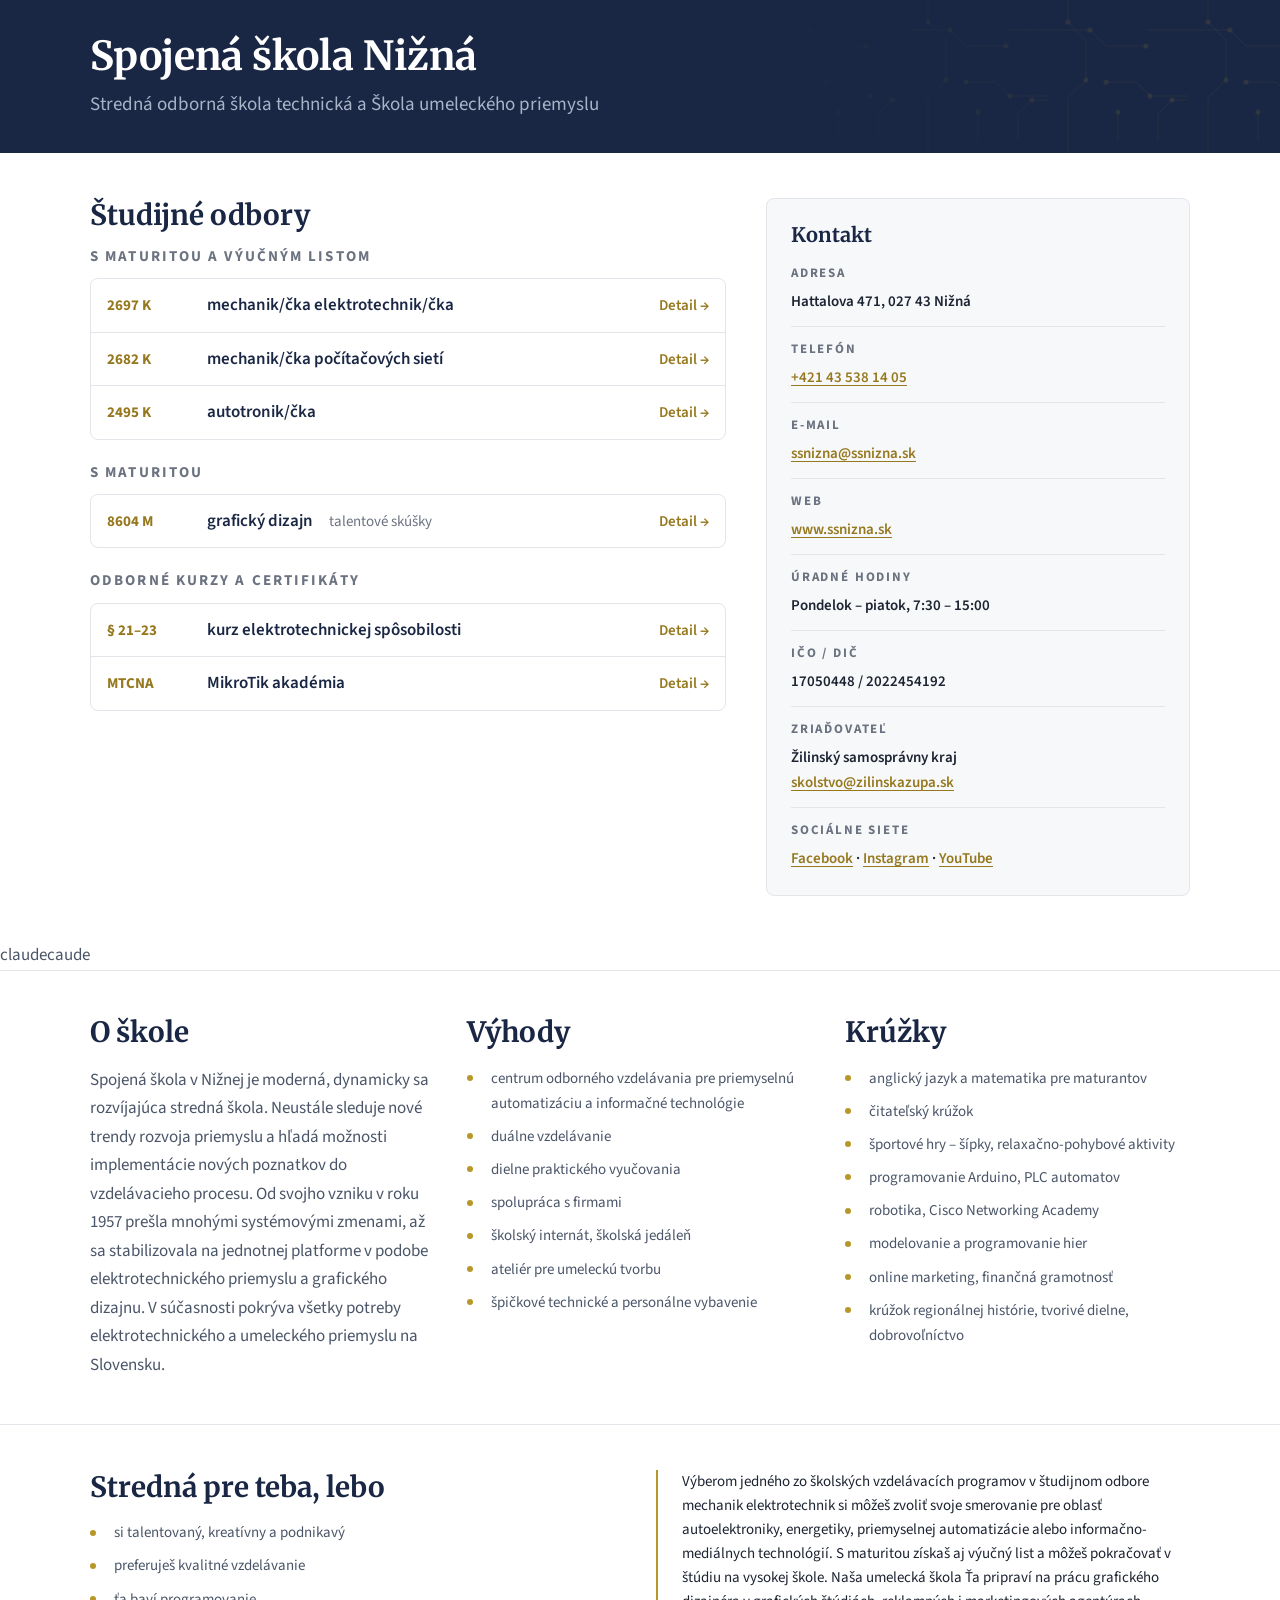
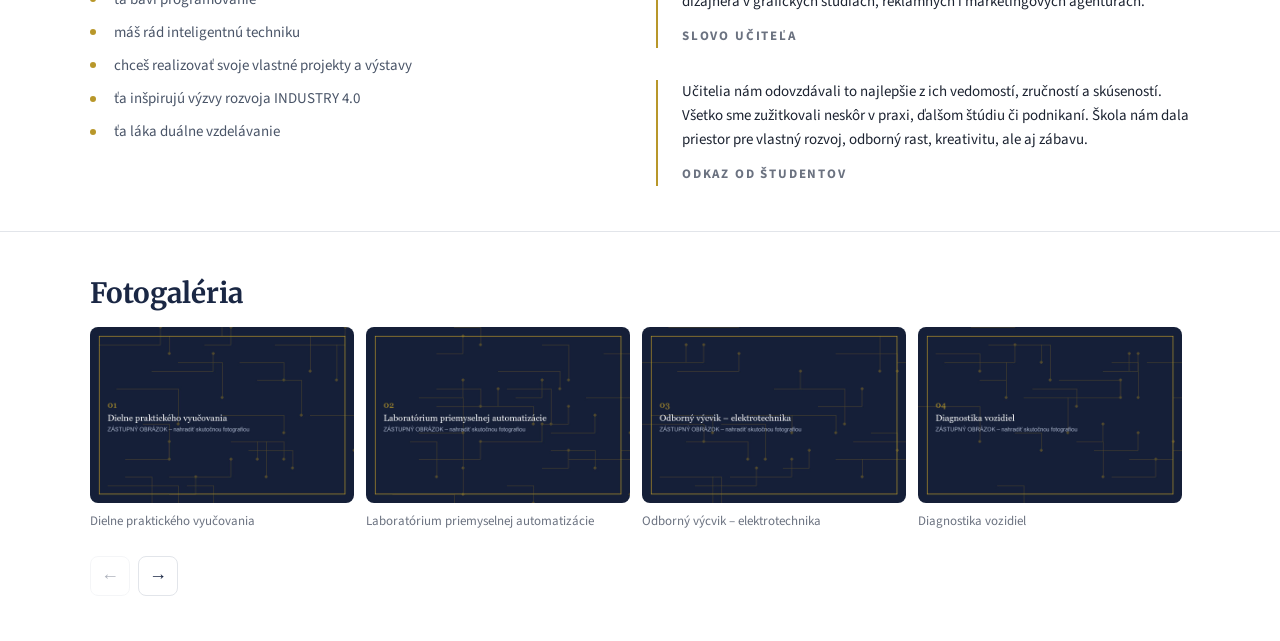
==== stredne-skoly/index.html @ cadee174 "prvy komit" ====
<!DOCTYPE html>
<html lang="sk">
<head>
    <meta charset="utf-8">
    <meta name="viewport" content="width=device-width, initial-scale=1">
    <title>Spojená škola, Nižná – profil školy | ssnizna.sk</title>
    <meta name="description"
          content="Profil Spojenej školy, Nižná: aktuálne študijné odbory, kompletné kontakty na vedenie a oddelenia, výhody, krúžky a fotogaléria.">
    <link rel="canonical" href="https://ssnizna.sk/stredne-skoly/">

    <link rel="preconnect" href="https://fonts.googleapis.com">
    <link rel="preconnect" href="https://fonts.gstatic.com" crossorigin>
    <link rel="stylesheet"
          href="https://fonts.googleapis.com/css2?family=Merriweather:wght@400;700&family=Source+Sans+3:wght@400;600;700&display=swap">

    <link rel="stylesheet" href="../css/variables.css">
    <link rel="stylesheet" href="../css/style.css">

    <script src="../js/main.js" defer></script>
</head>
<body>

<!-- ======================================================================
     Hlavička a pätička webu sa preberajú z existujúcej šablóny.
     Do šablóny sa vkladá obsah od <main> po </main>.
     ====================================================================== -->

<main>

    <!-- ===== Identita školy ============================================= -->
    <section class="profile">
        <div class="container">
            <h1>Spojená škola Nižná</h1>
            <p class="profile__units">
                Stredná odborná škola technická a Škola umeleckého priemyslu
            </p>

        </div>
    </section>

    <!-- ===== Odbory + kontakt (to najdôležitejšie hneď hore) ============ -->
    <section class="section">
        <div class="container key-grid">

            <div>
                <h2>Študijné odbory</h2>
                <div class="odbory">
                    <div class="odbory__group">
                        <h3>S maturitou a výučným listom</h3>
                        <ul class="odbory__list">
                            <li class="odbor">
                                <span class="odbor__code">2697 K</span>
                                <span class="odbor__name">mechanik/čka elektrotechnik/čka</span>
                                <a class="odbor__link" href="/mechanik-elektrotechnik-cka/">Detail →</a>
                            </li>
                            <li class="odbor">
                                <span class="odbor__code">2682 K</span>
                                <span class="odbor__name">mechanik/čka počítačových sietí</span>
                                <a class="odbor__link" href="/mechanik-pocitacovych-sieti/">Detail →</a>
                            </li>
                            <li class="odbor">
                                <span class="odbor__code">2495 K</span>
                                <span class="odbor__name">autotronik/čka</span>
                                <a class="odbor__link" href="/autotronik/">Detail →</a>
                            </li>
                        </ul>
                    </div>

                    <div class="odbory__group">
                        <h3>S maturitou</h3>
                        <ul class="odbory__list">
                            <li class="odbor">
                                <span class="odbor__code">8604 M</span>
                                <span class="odbor__name">grafický dizajn</span>
                                <span class="odbor__note">talentové skúšky</span>
                                <a class="odbor__link" href="/3d-dizajn/">Detail →</a>
                            </li>
                        </ul>
                    </div>

                    <div class="odbory__group">
                        <h3>Odborné kurzy a certifikáty</h3>
                        <ul class="odbory__list">
                            <li class="odbor">
                                <span class="odbor__code">§ 21–23</span>
                                <span class="odbor__name">kurz elektrotechnickej spôsobilosti</span>
                                <a class="odbor__link" href="/kurz-elektrotechnickej-sposobilosti-2/">Detail →</a>
                            </li>
                            <li class="odbor">
                                <span class="odbor__code">MTCNA</span>
                                <span class="odbor__name">MikroTik akadémia</span>
                                <a class="odbor__link" href="/mikrotik-akademia/">Detail →</a>
                            </li>
                        </ul>
                    </div>
                </div>
            </div>

            <div class="infobox" id="kontakty">
                <h2>Kontakt</h2>
                <dl class="info-list">
                    <div>
                        <dt class="label">Adresa</dt>
                        <dd><address>Hattalova 471, 027 43 Nižná</address></dd>
                    </div>
                    <div>
                        <dt class="label">Telefón</dt>
                        <dd><a href="tel:+421435381405">+421 43 538 14 05</a></dd>
                    </div>
                    <div>
                        <dt class="label">E-mail</dt>
                        <dd><a href="mailto:ssnizna@ssnizna.sk">ssnizna@ssnizna.sk</a></dd>
                    </div>
                    <div>
                        <dt class="label">Web</dt>
                        <dd><a href="https://ssnizna.sk/">www.ssnizna.sk</a></dd>
                    </div>
                    <div>
                        <dt class="label">Úradné hodiny</dt>
                        <dd>Pondelok – piatok, 7:30 – 15:00</dd>
                    </div>
                    <div>
                        <dt class="label">IČO / DIČ</dt>
                        <dd>17050448 / 2022454192</dd>
                    </div>
                    <div>
                        <dt class="label">Zriaďovateľ</dt>
                        <dd>Žilinský samosprávny kraj<br>
                            <a href="mailto:skolstvo@zilinskazupa.sk">skolstvo@zilinskazupa.sk</a></dd>
                    </div>
                    <div>
                        <dt class="label">Sociálne siete</dt>
                        <dd>
                            <a href="https://www.facebook.com/ssnizna">Facebook</a> ·
                            <a href="https://www.instagram.com/ssnizna/">Instagram</a> ·
                            <a href="https://www.youtube.com/@ssnizna">YouTube</a>
                        </dd>
                    </div>
                </dl>
            </div>
        </div>
    </section>

claudecaude
    <!-- ===== O škole, výhody, krúžky ==================================== -->
    <section class="section section--divided">
        <div class="container cols cols--3">
            <div>
                <h2>O škole</h2>
                <p>
                    Spojená škola v Nižnej je moderná, dynamicky sa rozvíjajúca stredná škola.
                    Neustále sleduje nové trendy rozvoja priemyslu a hľadá možnosti implementácie
                    nových poznatkov do vzdelávacieho procesu. Od svojho vzniku v roku 1957 prešla
                    mnohými systémovými zmenami, až sa stabilizovala na jednotnej platforme v podobe
                    elektrotechnického priemyslu a grafického dizajnu. V súčasnosti pokrýva všetky
                    potreby elektrotechnického a umeleckého priemyslu na Slovensku.
                </p>
            </div>

            <div>
                <h2>Výhody</h2>
                <ul class="list-check">
                    <li>centrum odborného vzdelávania pre priemyselnú automatizáciu a informačné technológie</li>
                    <li>duálne vzdelávanie</li>
                    <li>dielne praktického vyučovania</li>
                    <li>spolupráca s firmami</li>
                    <li>školský internát, školská jedáleň</li>
                    <li>ateliér pre umeleckú tvorbu</li>
                    <li>špičkové technické a personálne vybavenie</li>
                </ul>
            </div>

            <div>
                <h2>Krúžky</h2>
                <ul class="list-check">
                    <li>anglický jazyk a matematika pre maturantov</li>
                    <li>čitateľský krúžok</li>
                    <li>športové hry – šípky, relaxačno-pohybové aktivity</li>
                    <li>programovanie Arduino, PLC automatov</li>
                    <li>robotika, Cisco Networking Academy</li>
                    <li>modelovanie a programovanie hier</li>
                    <li>online marketing, finančná gramotnosť</li>
                    <li>krúžok regionálnej histórie, tvorivé dielne, dobrovoľníctvo</li>
                </ul>
            </div>
        </div>
    </section>

    <!-- ===== Pre koho je škola + citáty ================================= -->
    <section class="section section--divided">
        <div class="container cols cols--2">
            <div>
                <h2>Stredná pre teba, lebo</h2>
                <ul class="list-check">
                    <li>si talentovaný, kreatívny a podnikavý</li>
                    <li>preferuješ kvalitné vzdelávanie</li>
                    <li>ťa baví programovanie</li>
                    <li>máš rád inteligentnú techniku</li>
                    <li>chceš realizovať svoje vlastné projekty a výstavy</li>
                    <li>ťa inšpirujú výzvy rozvoja INDUSTRY 4.0</li>
                    <li>ťa láka duálne vzdelávanie</li>
                </ul>
            </div>

            <div class="cols">
                <blockquote class="quote">
                    <p>
                        Výberom jedného zo školských vzdelávacích programov v študijnom odbore
                        mechanik elektrotechnik si môžeš zvoliť svoje smerovanie pre oblasť
                        autoelektroniky, energetiky, priemyselnej automatizácie alebo
                        informačno-mediálnych technológií. S maturitou získaš aj výučný list
                        a môžeš pokračovať v štúdiu na vysokej škole. Naša umelecká škola Ťa
                        pripraví na prácu grafického dizajnéra v grafických štúdiách, reklamných
                        i marketingových agentúrach.
                    </p>
                    <footer>Slovo učiteľa</footer>
                </blockquote>

                <blockquote class="quote">
                    <p>
                        Učitelia nám odovzdávali to najlepšie z ich vedomostí, zručností
                        a skúseností. Všetko sme zužitkovali neskôr v praxi, ďalšom štúdiu či
                        podnikaní. Škola nám dala priestor pre vlastný rozvoj, odborný rast,
                        kreativitu, ale aj zábavu.
                    </p>
                    <footer>Odkaz od študentov</footer>
                </blockquote>
            </div>
        </div>
    </section>

    <!-- ===== Fotogaléria ================================================ -->
    <section class="section section--divided">
        <div class="container">
            <h2>Fotogaléria</h2>

            <!-- Nahradiť skutočnými fotografiami, rovnaké názvy súborov v /images/galeria/. -->
            <div data-gallery>
                <div class="gallery__track" data-gallery-track tabindex="0"
                     role="region" aria-label="Fotogaléria školy">
                    <figure class="gallery__item">
                        <img src="../images/galeria/01.jpg" width="1200" height="800" loading="lazy"
                             alt="Dielne praktického vyučovania">
                        <figcaption>Dielne praktického vyučovania</figcaption>
                    </figure>
                    <figure class="gallery__item">
                        <img src="../images/galeria/02.jpg" width="1200" height="800" loading="lazy"
                             alt="Laboratórium priemyselnej automatizácie">
                        <figcaption>Laboratórium priemyselnej automatizácie</figcaption>
                    </figure>
                    <figure class="gallery__item">
                        <img src="../images/galeria/03.jpg" width="1200" height="800" loading="lazy"
                             alt="Odborný výcvik v elektrotechnike">
                        <figcaption>Odborný výcvik – elektrotechnika</figcaption>
                    </figure>
                    <figure class="gallery__item">
                        <img src="../images/galeria/04.jpg" width="1200" height="800" loading="lazy"
                             alt="Diagnostika vozidiel">
                        <figcaption>Diagnostika vozidiel</figcaption>
                    </figure>
                    <figure class="gallery__item">
                        <img src="../images/galeria/05.jpg" width="1200" height="800" loading="lazy"
                             alt="Učebňa počítačových sietí">
                        <figcaption>Učebňa počítačových sietí</figcaption>
                    </figure>
                    <figure class="gallery__item">
                        <img src="../images/galeria/06.jpg" width="1200" height="800" loading="lazy"
                             alt="Ateliér umeleckej tvorby">
                        <figcaption>Ateliér umeleckej tvorby</figcaption>
                    </figure>
                    <figure class="gallery__item">
                        <img src="../images/galeria/07.jpg" width="1200" height="800" loading="lazy"
                             alt="Robotické pracovisko">
                        <figcaption>Robotické pracovisko</figcaption>
                    </figure>
                    <figure class="gallery__item">
                        <img src="../images/galeria/08.jpg" width="1200" height="800" loading="lazy"
                             alt="Školský internát">
                        <figcaption>Školský internát</figcaption>
                    </figure>
                    <figure class="gallery__item">
                        <img src="../images/galeria/09.jpg" width="1200" height="800" loading="lazy"
                             alt="Školská jedáleň">
                        <figcaption>Školská jedáleň</figcaption>
                    </figure>
                    <figure class="gallery__item">
                        <img src="../images/galeria/10.jpg" width="1200" height="800" loading="lazy"
                             alt="Telocvičňa a lezecká stena">
                        <figcaption>Telocvičňa a lezecká stena</figcaption>
                    </figure>
                    <figure class="gallery__item">
                        <img src="../images/galeria/11.jpg" width="1200" height="800" loading="lazy"
                             alt="Súťaže a projekty žiakov">
                        <figcaption>Súťaže a projekty žiakov</figcaption>
                    </figure>
                </div>

                <div class="gallery__nav">
                    <button class="gallery__btn" type="button" data-gallery-prev>
                        <span aria-hidden="true">←</span>
                        <span class="visually-hidden">Predchádzajúce fotografie</span>
                    </button>
                    <button class="gallery__btn" type="button" data-gallery-next>
                        <span aria-hidden="true">→</span>
                        <span class="visually-hidden">Ďalšie fotografie</span>
                    </button>
                </div>
            </div>
        </div>
    </section>

</main>

</body>
</html>
---- css/variables.css ----
/* ==========================================================================
   Design tokens – Spojená škola Nižná
   Single source of truth for colours, type, spacing and elevation.
   Never hard-code these values in component rules.
   ========================================================================== */

:root {
    /* --- Brand ------------------------------------------------------------ */
    --color-navy: #1a2744;
    --color-navy-dark: #121c31;
    --color-navy-deep: #0c1322;
    --color-navy-mid: #2a3c60;
    --color-navy-soft: #3b5080;

    --color-gold: #b8972a;
    --color-gold-light: #d4b04a;
    --color-gold-dark: #96791f;
    --color-gold-wash: #f6f0dc;

    /* --- Neutrals --------------------------------------------------------- */
    --color-ink: #1c2331;
    --color-body: #4a5568;
    --color-muted: #6b7280;
    --color-line: #e2e5ea;
    --color-line-soft: #eef0f4;
    --color-surface: #ffffff;
    --color-bg: #f7f8fa;
    --color-bg-alt: #eef1f6;

    /* --- On-dark ---------------------------------------------------------- */
    --color-on-navy: #f3f5f9;
    --color-on-navy-muted: #a9b4c8;

    /* --- Typography ------------------------------------------------------- */
    --font-heading: "Merriweather", Georgia, "Times New Roman", serif;
    --font-body: "Source Sans 3", -apple-system, BlinkMacSystemFont, "Segoe UI", Roboto, sans-serif;

    --fs-xs: 0.8125rem;
    --fs-sm: 0.9375rem;
    --fs-base: 1.0625rem;
    --fs-md: 1.1875rem;
    --fs-lg: clamp(1.125rem, 0.4vw + 1.03rem, 1.25rem);
    --fs-h3: clamp(1.125rem, 0.5vw + 1.02rem, 1.3125rem);
    --fs-h2: clamp(1.375rem, 1vw + 1.15rem, 1.75rem);
    --fs-h1: clamp(1.75rem, 2.4vw + 1.2rem, 2.5rem);

    --lh-tight: 1.22;
    --lh-snug: 1.4;
    --lh-base: 1.68;

    --ls-caps: 0.14em;

    /* --- Spacing (4px base) ----------------------------------------------- */
    --sp-1: 0.25rem;
    --sp-2: 0.5rem;
    --sp-3: 0.75rem;
    --sp-4: 1rem;
    --sp-5: 1.5rem;
    --sp-6: 2rem;
    --sp-7: 2.5rem;
    --sp-8: 3rem;
    --sp-9: 4rem;
    --sp-10: 5rem;
    --sp-section: clamp(2rem, 3.5vw, 3rem);

    /* --- Layout ----------------------------------------------------------- */
    --container: 1180px;
    --container-narrow: 820px;
    --gutter: clamp(1.125rem, 4vw, 2.5rem);
    --header-h: 72px;

    /* --- Radii & elevation ------------------------------------------------ */
    --radius-sm: 4px;
    --radius: 8px;
    --radius-lg: 14px;

    --shadow-sm: 0 1px 2px rgba(26, 39, 68, 0.06), 0 2px 6px rgba(26, 39, 68, 0.05);
    --shadow: 0 2px 6px rgba(26, 39, 68, 0.07), 0 10px 24px rgba(26, 39, 68, 0.08);
    --shadow-lg: 0 4px 12px rgba(26, 39, 68, 0.09), 0 20px 48px rgba(26, 39, 68, 0.12);

    /* --- Motion ----------------------------------------------------------- */
    --ease: cubic-bezier(0.22, 0.61, 0.36, 1);
    --dur: 200ms;

    /* --- Decorative circuit-board motif ----------------------------------- */
    /* Subtle PCB trace pattern; used sparingly on dark surfaces only. */
    --pattern-circuit: url("data:image/svg+xml,%3Csvg xmlns='http://www.w3.org/2000/svg' width='140' height='140' viewBox='0 0 140 140'%3E%3Cg fill='none' stroke='%23b8972a' stroke-width='1' stroke-opacity='0.28'%3E%3Cpath d='M0 30h42l16 16h40M140 30H98'/%3E%3Cpath d='M20 0v22l18 18v40l-18 18v42'/%3E%3Cpath d='M140 96h-38l-14-14H58'/%3E%3Cpath d='M110 140v-26l14-14h16'/%3E%3Cpath d='M70 140v-28'/%3E%3C/g%3E%3Cg fill='%23b8972a' fill-opacity='0.42'%3E%3Ccircle cx='42' cy='30' r='2.6'/%3E%3Ccircle cx='98' cy='46' r='2.6'/%3E%3Ccircle cx='20' cy='22' r='2.6'/%3E%3Ccircle cx='38' cy='80' r='2.6'/%3E%3Ccircle cx='102' cy='96' r='2.6'/%3E%3Ccircle cx='58' cy='82' r='2.6'/%3E%3Ccircle cx='124' cy='100' r='2.6'/%3E%3Ccircle cx='70' cy='112' r='2.6'/%3E%3C/g%3E%3C/svg%3E");
}

/* Breakpoints used across the project (media queries cannot read variables):
   sm  480px  |  md  768px  |  lg  1024px  |  xl  1180px                     */
---- css/style.css ----
/* ==========================================================================
   Spojená škola Nižná – stylesheet for the school profile page
   Mobile-first. All colours/spacing come from css/variables.css.

   The site header and footer are supplied by the existing template, so this
   file styles page content only.

   Restrained by design: navy + gold, flat surfaces, thin rules. The circuit
   motif appears once, in the profile band, and nowhere else.

   Contents
   01 Reset & base
   02 Layout helpers
   03 Typography
   04 Buttons & links
   05 Profile band (name + actions)
   06 Odbory
   07 Contacts
   08 Text columns & lists
   09 Quotes
   10 Gallery strip
   11 Utilities & motion preferences
   ========================================================================== */

/* 01 Reset & base --------------------------------------------------------- */

*,
*::before,
*::after {
    box-sizing: border-box;
}

html {
    -webkit-text-size-adjust: 100%;
    scroll-behavior: smooth;
}

body {
    margin: 0;
    font-family: var(--font-body);
    font-size: var(--fs-base);
    line-height: var(--lh-base);
    color: var(--color-body);
    background-color: var(--color-surface);
    -webkit-font-smoothing: antialiased;
}

img,
svg {
    display: block;
    max-width: 100%;
    height: auto;
}

ul,
ol {
    margin: 0;
    padding: 0;
}

figure,
blockquote,
dl,
dd {
    margin: 0;
}

address {
    font-style: normal;
}

/* 02 Layout helpers ------------------------------------------------------- */

.container {
    width: 100%;
    max-width: var(--container);
    margin-inline: auto;
    padding-inline: var(--gutter);
}

.section {
    padding-block: var(--sp-section);
}

.section--alt {
    background-color: var(--color-bg);
}

/* Thin divider between stacked light sections, instead of large empty space. */
.section--divided {
    border-top: 1px solid var(--color-line);
}

/* 03 Typography ----------------------------------------------------------- */

h1,
h2,
h3 {
    margin: 0;
    font-family: var(--font-heading);
    font-weight: 700;
    line-height: var(--lh-tight);
    color: var(--color-navy);
}

h1 {
    font-size: var(--fs-h1);
}

h2 {
    font-size: var(--fs-h2);
    margin-bottom: var(--sp-4);
}

h3 {
    font-size: var(--fs-h3);
    margin-bottom: var(--sp-3);
}

p {
    margin: 0 0 var(--sp-3);
}

p:last-child {
    margin-bottom: 0;
}

.label {
    display: block;
    font-size: var(--fs-xs);
    font-weight: 700;
    letter-spacing: var(--ls-caps);
    text-transform: uppercase;
    color: var(--color-muted);
}

/* 04 Buttons & links ------------------------------------------------------ */

a {
    color: var(--color-gold-dark);
    text-underline-offset: 0.18em;
    transition: color var(--dur) var(--ease);
}

a:hover {
    color: var(--color-navy);
}

:focus-visible {
    outline: 3px solid var(--color-gold);
    outline-offset: 2px;
    border-radius: var(--radius-sm);
}

.btn {
    display: inline-flex;
    align-items: center;
    justify-content: center;
    padding: var(--sp-3) var(--sp-5);
    font-family: var(--font-body);
    font-size: var(--fs-sm);
    font-weight: 600;
    text-decoration: none;
    border: 1px solid transparent;
    border-radius: var(--radius);
    cursor: pointer;
    transition: background-color var(--dur) var(--ease),
                border-color var(--dur) var(--ease),
                color var(--dur) var(--ease);
}

.btn--primary {
    background-color: var(--color-gold);
    border-color: var(--color-gold);
    color: var(--color-navy-dark);
}

.btn--primary:hover {
    background-color: var(--color-gold-light);
    border-color: var(--color-gold-light);
    color: var(--color-navy-dark);
}

.btn--ghost {
    background-color: transparent;
    border-color: color-mix(in srgb, var(--color-surface) 45%, transparent);
    color: var(--color-surface);
}

.btn--ghost:hover {
    background-color: var(--color-surface);
    border-color: var(--color-surface);
    color: var(--color-navy);
}

.btn-row {
    display: flex;
    flex-wrap: wrap;
    align-items: center;
    gap: var(--sp-3);
}

/* 05 Profile band --------------------------------------------------------- */

.profile {
    position: relative;
    isolation: isolate;
    overflow: hidden;
    background-color: var(--color-navy);
    color: var(--color-on-navy);
    padding-block: var(--sp-6);
}

/* The one decorative moment on the page — kept faint and on the right edge. */
.profile::before {
    content: "";
    position: absolute;
    inset: 0 0 0 auto;
    width: 40%;
    background-image: var(--pattern-circuit);
    background-size: 140px 140px;
    opacity: 0.3;
    -webkit-mask-image: linear-gradient(to right, transparent, #000 70%);
    mask-image: linear-gradient(to right, transparent, #000 70%);
    z-index: -1;
}

.profile h1 {
    color: var(--color-surface);
    margin-bottom: var(--sp-2);
}

.profile__units {
    font-size: var(--fs-md);
    color: var(--color-on-navy-muted);
    margin-bottom: var(--sp-4);
}

.profile__badge {
    display: inline-flex;
    align-items: center;
    padding: var(--sp-2) var(--sp-4);
    font-size: var(--fs-xs);
    font-weight: 700;
    letter-spacing: var(--ls-caps);
    text-transform: uppercase;
    color: var(--color-gold-light);
    border: 1px solid color-mix(in srgb, var(--color-gold) 55%, transparent);
    border-radius: var(--radius);
}

/* 06 Odbory --------------------------------------------------------------- */

/* Odbory on the left, the contact box on the right — the two things a
   visitor arriving from mojastredna.sk needs first. */
.key-grid {
    display: grid;
    gap: var(--sp-6);
}

@media (min-width: 900px) {
    .key-grid {
        grid-template-columns: 1.5fr 1fr;
        gap: var(--sp-7);
        align-items: start;
    }
}

.odbory {
    display: grid;
    gap: var(--sp-5);
}

.odbory__group h3 {
    font-size: var(--fs-sm);
    font-family: var(--font-body);
    font-weight: 700;
    letter-spacing: var(--ls-caps);
    text-transform: uppercase;
    color: var(--color-muted);
    margin-bottom: var(--sp-3);
}

.odbory__list {
    list-style: none;
    border: 1px solid var(--color-line);
    border-radius: var(--radius);
    overflow: hidden;
}

.odbor {
    display: flex;
    flex-wrap: wrap;
    align-items: baseline;
    gap: var(--sp-2) var(--sp-4);
    padding: var(--sp-3) var(--sp-4);
    border-bottom: 1px solid var(--color-line);
}

.odbor:last-child {
    border-bottom: none;
}

.odbor:hover {
    background-color: var(--color-bg);
}

.odbor__code {
    flex: none;
    min-width: 5.25rem;
    font-variant-numeric: tabular-nums;
    font-weight: 700;
    font-size: var(--fs-sm);
    color: var(--color-gold-dark);
}

.odbor__name {
    font-weight: 600;
    color: var(--color-navy);
}

.odbor__note {
    font-size: var(--fs-sm);
    color: var(--color-muted);
}

.odbor__link {
    margin-left: auto;
    font-size: var(--fs-sm);
    font-weight: 600;
    text-decoration: none;
    white-space: nowrap;
}

/* 07 Contacts ------------------------------------------------------------- */

.infobox {
    padding: var(--sp-5);
    background-color: var(--color-bg);
    border: 1px solid var(--color-line);
    border-radius: var(--radius);
}

.infobox h2 {
    font-size: var(--fs-lg);
}

.info-list {
    display: grid;
    gap: var(--sp-3);
    font-size: var(--fs-sm);
}

.info-list > div {
    display: grid;
    gap: var(--sp-1);
    padding-bottom: var(--sp-3);
    border-bottom: 1px solid var(--color-line);
}

.info-list > div:last-child {
    padding-bottom: 0;
    border-bottom: none;
}

.info-list dd {
    font-weight: 600;
    color: var(--color-ink);
}

.info-list a {
    font-weight: 600;
}

/* Directory of staff: dense, three columns on wide screens. */
.contacts {
    display: grid;
    gap: var(--sp-5);
}

@media (min-width: 700px) {
    .contacts {
        grid-template-columns: repeat(2, minmax(0, 1fr));
    }
}

@media (min-width: 1024px) {
    .contacts {
        grid-template-columns: repeat(3, minmax(0, 1fr));
    }
}

.contacts__group h3 {
    font-size: var(--fs-sm);
    font-family: var(--font-body);
    font-weight: 700;
    letter-spacing: var(--ls-caps);
    text-transform: uppercase;
    color: var(--color-muted);
    padding-bottom: var(--sp-2);
    border-bottom: 2px solid var(--color-gold);
    margin-bottom: var(--sp-3);
}

.person {
    padding-block: var(--sp-3);
    border-bottom: 1px solid var(--color-line);
    font-size: var(--fs-sm);
}

.person:last-child {
    border-bottom: none;
}

.person__role {
    display: block;
    font-size: var(--fs-xs);
    color: var(--color-muted);
}

.person__name {
    display: block;
    font-weight: 700;
    color: var(--color-navy);
}

.person__links {
    display: flex;
    flex-direction: column;
    gap: 0.1rem;
    margin-top: var(--sp-1);
}

.person__links a {
    text-decoration: none;
    word-break: break-word;
}

.person__links a:hover {
    text-decoration: underline;
}

/* 08 Text columns & lists ------------------------------------------------- */

.cols {
    display: grid;
    gap: var(--sp-6);
}

@media (min-width: 760px) {
    .cols--2 {
        grid-template-columns: repeat(2, minmax(0, 1fr));
    }

    .cols--3 {
        grid-template-columns: repeat(3, minmax(0, 1fr));
    }
}

@media (min-width: 760px) and (max-width: 1023px) {
    .cols--3 {
        grid-template-columns: repeat(2, minmax(0, 1fr));
    }
}

.list-check {
    list-style: none;
    display: grid;
    gap: var(--sp-2);
    font-size: var(--fs-sm);
}

.list-check li {
    position: relative;
    padding-left: var(--sp-5);
}

.list-check li::before {
    content: "";
    position: absolute;
    left: 0;
    top: 0.62em;
    width: 6px;
    height: 6px;
    background-color: var(--color-gold);
    border-radius: 50%;
}

/* 09 Quotes --------------------------------------------------------------- */

.quote {
    padding-left: var(--sp-5);
    border-left: 2px solid var(--color-gold);
}

.quote p {
    font-size: var(--fs-sm);
    line-height: 1.6;
    color: var(--color-ink);
}

.quote footer {
    margin-top: var(--sp-2);
    font-size: var(--fs-xs);
    font-weight: 700;
    letter-spacing: var(--ls-caps);
    text-transform: uppercase;
    color: var(--color-muted);
}

/* 10 Gallery strip -------------------------------------------------------- */

.gallery__track {
    display: grid;
    grid-auto-flow: column;
    grid-auto-columns: 72%;
    gap: var(--sp-3);
    overflow-x: auto;
    scroll-snap-type: x mandatory;
    scroll-behavior: smooth;
    padding-bottom: var(--sp-3);
    scrollbar-width: none;
}

.gallery__track::-webkit-scrollbar {
    display: none;
}

.gallery__item {
    scroll-snap-align: start;
}

.gallery__item img {
    width: 100%;
    aspect-ratio: 3 / 2;
    object-fit: cover;
    border-radius: var(--radius);
    background-color: var(--color-bg-alt);
}

.gallery__item figcaption {
    margin-top: var(--sp-2);
    font-size: var(--fs-xs);
    color: var(--color-muted);
}

.gallery__nav {
    display: flex;
    gap: var(--sp-2);
    margin-top: var(--sp-3);
}

.gallery__btn {
    width: 40px;
    height: 40px;
    display: inline-flex;
    align-items: center;
    justify-content: center;
    font-size: 1.125rem;
    line-height: 1;
    color: var(--color-navy);
    background-color: var(--color-surface);
    border: 1px solid var(--color-line);
    border-radius: var(--radius);
    cursor: pointer;
    transition: background-color var(--dur) var(--ease),
                border-color var(--dur) var(--ease);
}

.gallery__btn:hover:not(:disabled) {
    background-color: var(--color-gold);
    border-color: var(--color-gold);
}

.gallery__btn:disabled {
    opacity: 0.35;
    cursor: default;
}

@media (min-width: 640px) {
    .gallery__track {
        grid-auto-columns: 38%;
    }
}

@media (min-width: 1000px) {
    .gallery__track {
        grid-auto-columns: 24%;
    }
}

/* 11 Utilities & motion --------------------------------------------------- */

.visually-hidden {
    position: absolute;
    width: 1px;
    height: 1px;
    margin: -1px;
    padding: 0;
    overflow: hidden;
    clip-path: inset(50%);
    white-space: nowrap;
    border: 0;
}

.mt-4 {
    margin-top: var(--sp-4);
}

@media (prefers-reduced-motion: reduce) {
    html,
    .gallery__track {
        scroll-behavior: auto;
    }

    *,
    *::before,
    *::after {
        transition-duration: 0.01ms !important;
    }
}

@media print {
    .gallery__nav {
        display: none;
    }

    .profile {
        background: none;
        color: #000;
    }

    .profile h1 {
        color: #000;
    }
}
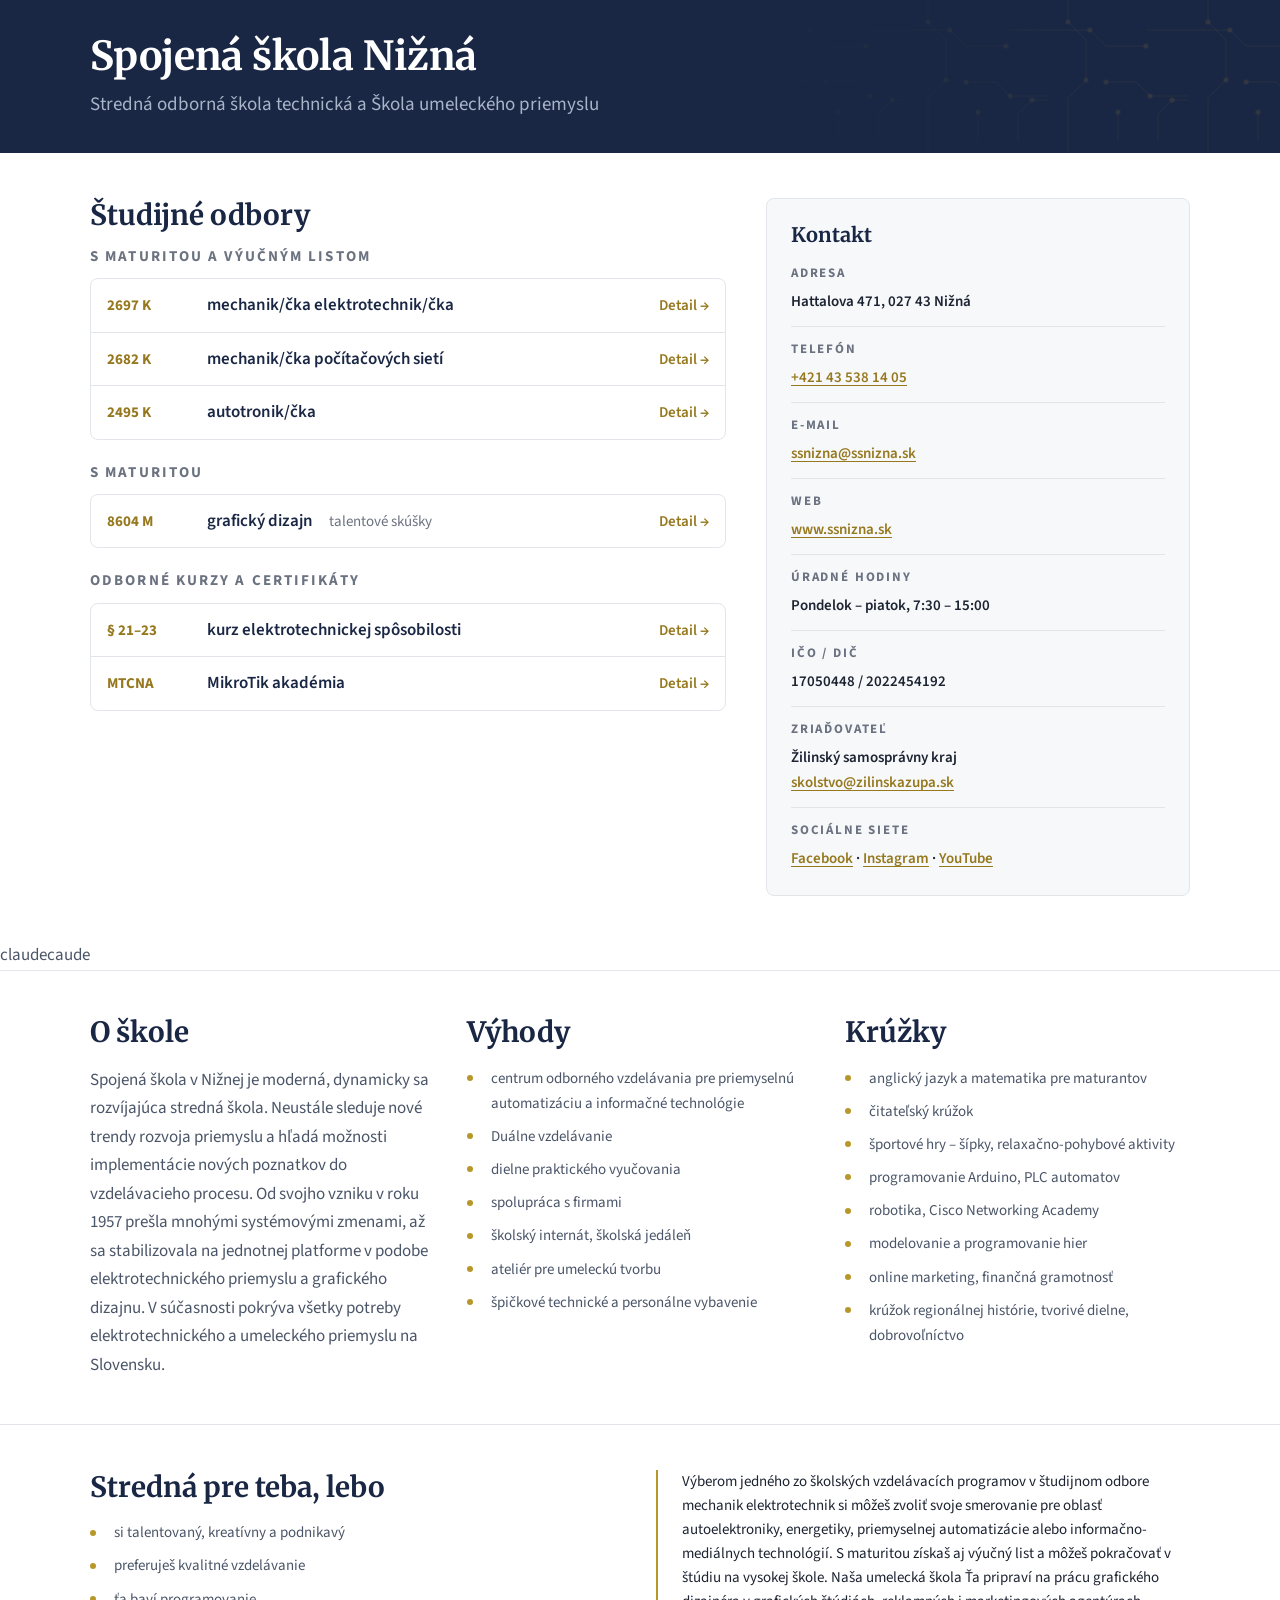
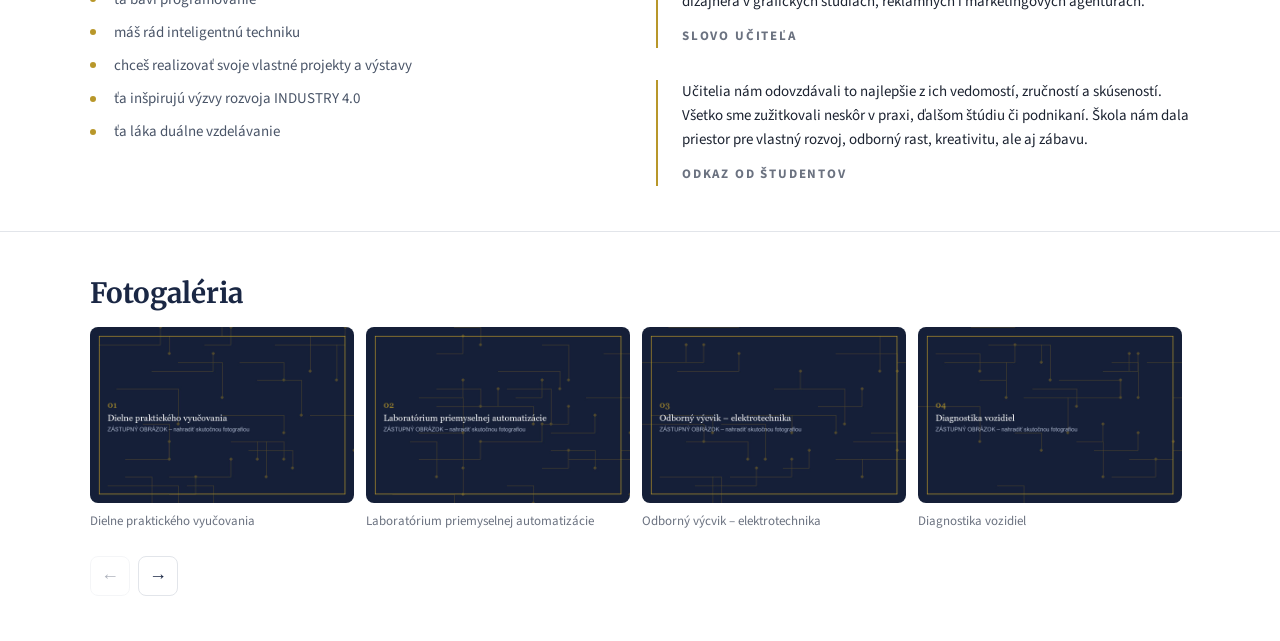
==== commit 8e6f611c: "prvy komit" ====
--- a/stredne-skoly/index.html
+++ b/stredne-skoly/index.html
@@ -161,7 +161,7 @@
                 <h2>Výhody</h2>
                 <ul class="list-check">
                     <li>centrum odborného vzdelávania pre priemyselnú automatizáciu a informačné technológie</li>
-                    <li>duálne vzdelávanie</li>
+                    <li>Duálne vzdelávanie</li>
                     <li>dielne praktického vyučovania</li>
                     <li>spolupráca s firmami</li>
                     <li>školský internát, školská jedáleň</li>
